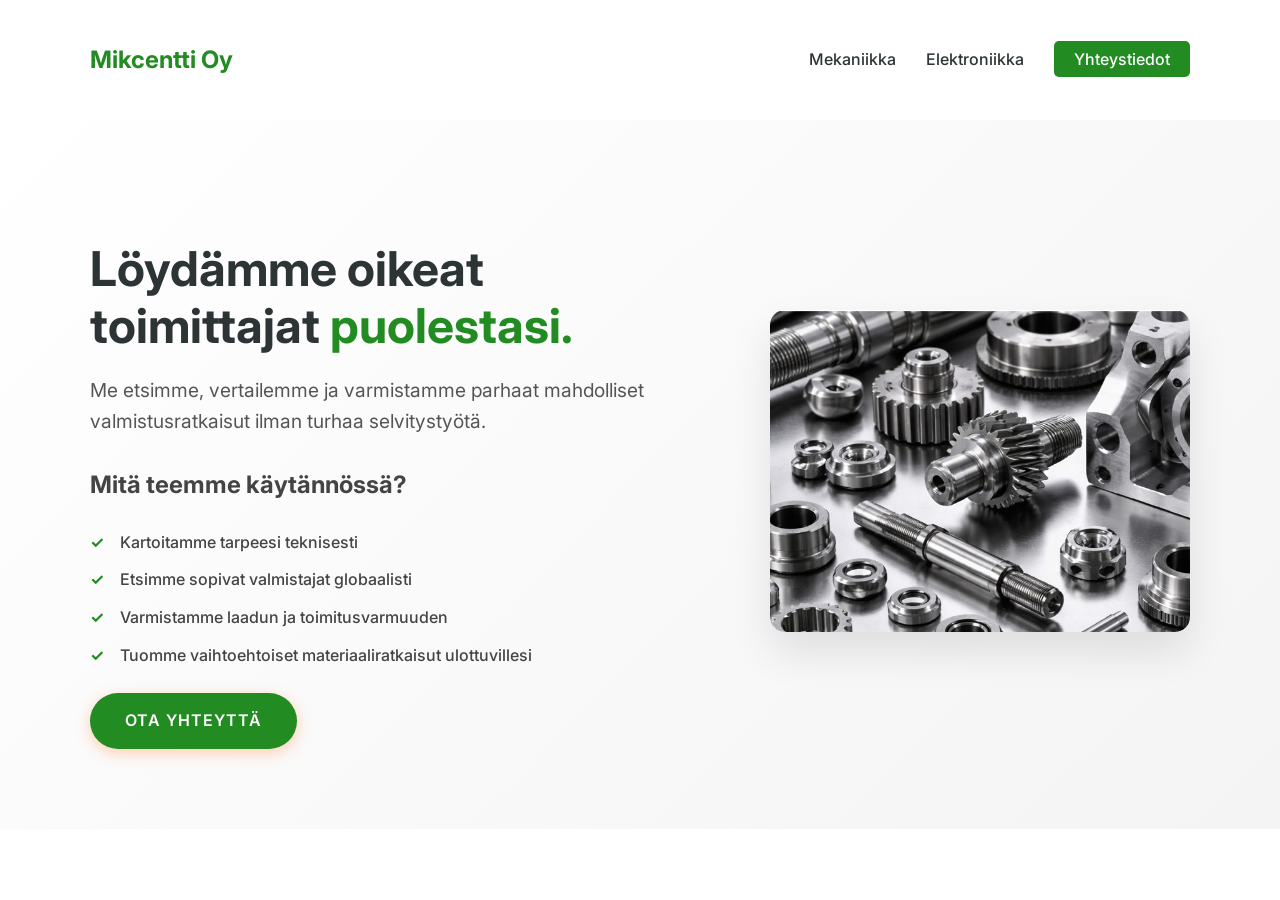
==== index.html @ 2367b9eb "Ensimmäinen versio" ====
<!DOCTYPE html>
<html lang="fi">
<head>
    <meta charset="UTF-8">
    <meta name="viewport" content="width=device-width, initial-scale=1.0">
    <title>Mikcentti Oy - Mekaniikka ja Elektroniikka</title>
    <link href="https://fonts.googleapis.com/css2?family=Inter:wght@300;400;600;700&display=swap" rel="stylesheet">
    <link rel="stylesheet" href="styles.css">
</head>
<body>
    <header>
        <nav class="container">
            <div class="logo">
                <a href="index.html">
                    <div class="logo"><a href="index.html" style="text-decoration:none; color:inherit;">Mikcentti Oy</a></div>
                </a>
            </div>
            <ul>
                <li><a href="#">Mekaniikka</a></li>
                <li><a href="#">Elektroniikka</a></li>
                <li><a href="contact.html" class="nav-contact">Yhteystiedot</a></li>
            </ul>
        </nav>
    </header>

    <main>
        <section class="hero">
            <div class="container hero-grid">
                <div class="hero-content">
                    <h1>Löydämme oikeat toimittajat <span class="highlight">puolestasi.</span></h1>
                    <p class="lead">Me etsimme, vertailemme ja varmistamme parhaat mahdolliset valmistusratkaisut ilman turhaa selvitystyötä.</p>
                    
                    <div class="features">
                        <h2>Mitä teemme käytännössä?</h2>
                        <ul class="feature-list">
                            <li>Kartoitamme tarpeesi teknisesti</li>
                            <li>Etsimme sopivat valmistajat globaalisti</li>
                            <li>Varmistamme laadun ja toimitusvarmuuden</li>
                            <li>Tuomme vaihtoehtoiset materiaaliratkaisut ulottuvillesi</li>
                        </ul>
                    </div>
                    
                    <a href="contact.html" class="contact-button">Ota yhteyttä</a>
                </div>
                <div class="hero-image">
                    <img src="pictures/pic.1.jpg" alt="Mikcentti Oy - Mekaniikkakomponentit">
                </div>
            </div>
        </section>
    </main>
</body>
</html>
---- styles.css ----
:root {
    --primary-color: #228B22; /* Darker green */
    --dark-color: #2d3436;
    --light-bg: #e0e0e0; /* Slightly darker gray */
    --text-color: #444;
    --white: #ffffff;
    --transition: all 0.3s ease;
}

body {
    font-family: 'Inter', sans-serif;
    margin: 0;
    padding: 0;
    line-height: 1.6;
    background-color: var(--white);
    color: var(--text-color);
}

.container {
    max-width: 1100px;
    margin: 0 auto;
    padding: 0 20px;
}

/* Header & Nav */
header {
    background: var(--white);
    padding: 20px 0;
    box-shadow: none; /* Poistetaan varjo, jos ei tarvita */
    position: static; /* Poistetaan sticky-ominaisuus */
    z-index: 1000;
}

nav {
    height: 50px; /* Further reduced navbar height */
    display: flex;
    align-items: center;
    justify-content: space-between;
    gap: 20px;
}

.logo {
    font-weight: 700;
    font-size: 1.5rem;
    color: var(--primary-color); /* Changed to orange */
}

.navbar-logo {
    max-height: 30px; /* Further reduced logo height */
    width: auto; /* Skaalautuu suhteessa korkeuteen */
    background-color: white; /* Valkoinen tausta logolle */
    padding: 10px; /* Lisää tyhjää tilaa logon ympärille */
    box-sizing: border-box; /* Sisällytetään padding logon kokoon */
    border-radius: 5px; /* Pyöristetyt kulmat */
}

nav ul {
    list-style: none;
    display: flex;
    gap: 30px;
    margin: 0;
}

nav ul li a {
    text-decoration: none;
    color: var(--dark-color);
    font-weight: 500;
    transition: var(--transition);
}

nav ul li a:hover {
    color: var(--primary-color);
}

.nav-contact {
    background: var(--primary-color);
    color: white !important;
    padding: 8px 20px;
    border-radius: 5px;
}

/* Hero Section */
.hero {
    padding: 80px 0;
    background: linear-gradient(135deg, #fff 0%, #f4f4f4 100%);
}

.hero-grid {
    display: grid;
    grid-template-columns: 1.2fr 0.8fr;
    gap: 50px;
    align-items: center;
}

h1 {
    font-size: 3rem;
    line-height: 1.2;
    color: var(--dark-color);
    margin-bottom: 20px;
}

.highlight {
    color: var(--primary-color);
}

.lead {
    font-size: 1.2rem;
    margin-bottom: 30px;
    opacity: 0.9;
}

/* Listaus */
.feature-list {
    list-style: none;
    padding: 0;
    margin: 25px 0;
}

.feature-list li {
    padding-left: 30px;
    position: relative;
    margin-bottom: 12px;
    font-weight: 500;
}

.feature-list li::before {
    content: '✓';
    position: absolute;
    left: 0;
    color: var(--primary-color);
    font-weight: bold;
}

/* Button */
.contact-button {
    display: inline-block;
    background: var(--primary-color);
    color: white;
    padding: 15px 35px;
    border-radius: 50px;
    text-decoration: none;
    font-weight: 600;
    text-transform: uppercase;
    letter-spacing: 1px;
    transition: var(--transition);
    box-shadow: 0 4px 15px rgba(255, 106, 0, 0.3);
}

.contact-button:hover {
    transform: translateY(-3px);
    box-shadow: 0 6px 20px rgba(255, 106, 0, 0.4);
    background: #e65c00;
}

.button {
    display: inline-block;
    color: var(--primary-color);
    text-decoration: none;
    background: none;
    border: 2px solid var(--primary-color);
    padding: 10px 15px;
    border-radius: 5px;
    transition: var(--transition);
}

.button:hover {
    background: var(--primary-color);
    color: var(--white);
}

/* Image */
.hero-image img {
    width: 100%;
    border-radius: 15px;
    box-shadow: 0 20px 40px rgba(0,0,0,0.1);
}

/* Mobiili */
@media (max-width: 768px) {
    .hero-grid {
        grid-template-columns: 1fr;
        text-align: center;
    }
    
    h1 { font-size: 2.2rem; }
    
    nav {
        flex-direction: row; /* Pidetään navigointipalkki vaakasuunnassa */
        justify-content: space-between; /* Jakaa tilan tasaisesti */
    }
    
    nav ul {
        flex-direction: column; /* Linkit pystysuunnassa */
        gap: 10px; /* Lisää tilaa linkkien väliin */
    }
    
    .logo {
        font-size: 1.2rem; /* Pienempi fonttikoko mobiilissa */
    }
}

/* Estetään navbaarin korkeuden kasvu */
nav.container {
    display: flex;
    align-items: center; /* Kohdistetaan sisältö pystysuunnassa keskelle */
    height: 80px; /* Kiinteä korkeus navbaarille */
}
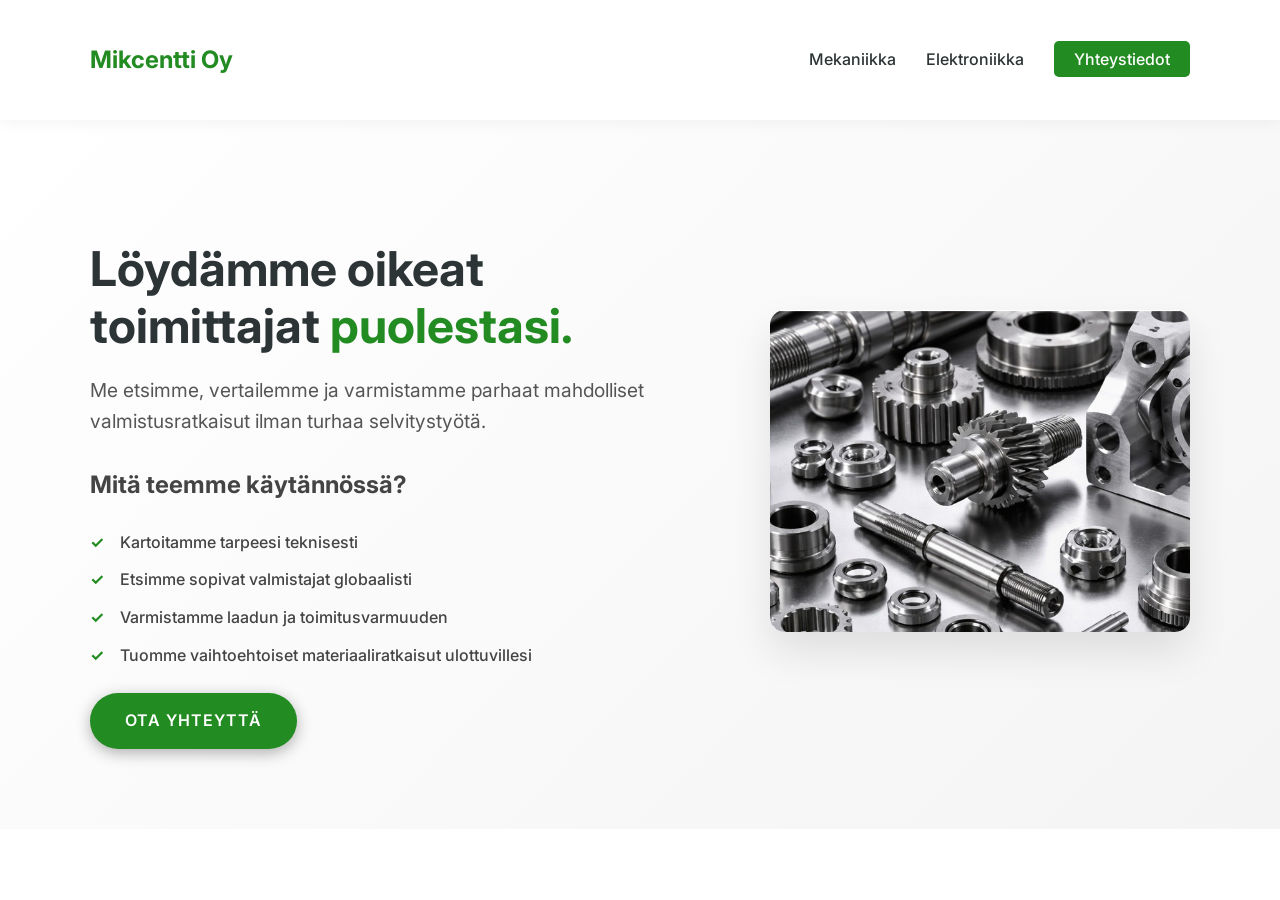
==== commit 259cc0ed: "Stylesit lisätty kaikkiin" ====
--- a/index.html
+++ b/index.html
@@ -5,7 +5,7 @@
     <meta name="viewport" content="width=device-width, initial-scale=1.0">
     <title>Mikcentti Oy - Mekaniikka ja Elektroniikka</title>
     <link href="https://fonts.googleapis.com/css2?family=Inter:wght@300;400;600;700&display=swap" rel="stylesheet">
-    <link rel="stylesheet" href="styles.css">
+    <link rel="stylesheet" href="index.css">
 </head>
 <body>
     <header>
--- a/index.css
+++ b/index.css
@@ -0,0 +1,203 @@
+:root {
+    --primary-color: #228B22; /* Darker green */
+    --dark-color: #2d3436;
+    --light-bg: #e0e0e0; /* Slightly darker gray */
+    --text-color: #444;
+    --white: #ffffff;
+    --transition: all 0.3s ease;
+}
+
+body {
+    font-family: 'Inter', sans-serif;
+    margin: 0;
+    padding: 0;
+    line-height: 1.6;
+    background-color: var(--white);
+    color: var(--text-color);
+}
+
+.container {
+    max-width: 1100px;
+    margin: 0 auto;
+    padding: 0 20px;
+}
+
+/* Header & Nav */
+header {
+    background: var(--white);
+    padding: 20px 0;
+    box-shadow: 0 2px 15px rgba(0,0,0,0.05);
+    position: sticky;
+    top: 0;
+    z-index: 1000;
+}
+
+nav {
+    height: 50px; /* Further reduced navbar height */
+    display: flex;
+    align-items: center;
+    justify-content: space-between;
+    gap: 20px;
+}
+
+.logo {
+    font-weight: 700;
+    font-size: 1.5rem;
+    color: var(--primary-color); /* Changed to orange */
+}
+
+.navbar-logo {
+    max-height: 30px; /* Further reduced logo height */
+    width: auto; /* Skaalautuu suhteessa korkeuteen */
+    background-color: white; /* Valkoinen tausta logolle */
+    padding: 10px; /* Lisää tyhjää tilaa logon ympärille */
+    box-sizing: border-box; /* Sisällytetään padding logon kokoon */
+    border-radius: 5px; /* Pyöristetyt kulmat */
+}
+
+nav ul {
+    list-style: none;
+    display: flex;
+    gap: 30px;
+    margin: 0;
+}
+
+nav ul li a {
+    text-decoration: none;
+    color: var(--dark-color);
+    font-weight: 500;
+    transition: var(--transition);
+}
+
+nav ul li a:hover {
+    color: var(--primary-color);
+}
+
+.nav-contact {
+    background: var(--primary-color);
+    color: white !important;
+    padding: 8px 20px;
+    border-radius: 5px;
+}
+
+/* Hero Section */
+.hero {
+    padding: 80px 0;
+    background: linear-gradient(135deg, #fff 0%, #f4f4f4 100%);
+}
+
+.hero-grid {
+    display: grid;
+    grid-template-columns: 1.2fr 0.8fr;
+    gap: 50px;
+    align-items: center;
+}
+
+h1 {
+    font-size: 3rem;
+    line-height: 1.2;
+    color: var(--dark-color);
+    margin-bottom: 20px;
+}
+
+.highlight {
+    color: var(--primary-color);
+}
+
+.lead {
+    font-size: 1.2rem;
+    margin-bottom: 30px;
+    opacity: 0.9;
+}
+
+/* Listaus */
+.feature-list {
+    list-style: none;
+    padding: 0;
+    margin: 25px 0;
+}
+
+.feature-list li {
+    padding-left: 30px;
+    position: relative;
+    margin-bottom: 12px;
+    font-weight: 500;
+}
+
+.feature-list li::before {
+    content: '✓';
+    position: absolute;
+    left: 0;
+    color: var(--primary-color);
+    font-weight: bold;
+}
+
+/* Button */
+.contact-button {
+    display: inline-block;
+    background: var(--primary-color);
+    color: white;
+    padding: 15px 35px;
+    border-radius: 50px;
+    text-decoration: none;
+    font-weight: 600;
+    text-transform: uppercase;
+    letter-spacing: 1px;
+    transition: var(--transition);
+    box-shadow: 0 4px 15px rgba(0, 0, 0, 0.3);
+}
+
+.contact-button:hover {
+    transform: translateY(-3px);
+    box-shadow: 0 6px 20px rgba(0, 0, 0, 0.4);
+    background: #124712;
+}
+/*#228B22 */
+.button {
+    display: inline-block;
+    color: var(--primary-color);
+    text-decoration: none;
+    background: none;
+    border: 2px solid var(--primary-color);
+    padding: 10px 15px;
+    border-radius: 5px;
+    transition: var(--transition);
+}
+
+.button:hover {
+    background: var(--primary-color);
+    color: var(--white);
+}
+
+/* Image */
+.hero-image img {
+    width: 100%;
+    border-radius: 15px;
+    box-shadow: 0 20px 40px rgba(0,0,0,0.1);
+}
+
+/* Mobiili */
+@media (max-width: 768px) {
+    .hero-grid {
+        grid-template-columns: 1fr;
+        text-align: center;
+    }
+    
+    h1 { font-size: 2.2rem; }
+    
+    nav {
+        flex-direction: column;
+        gap: 20px;
+    }
+    
+    .feature-list li {
+        text-align: left;
+    }
+}
+
+/* Estetään navbaarin korkeuden kasvu */
+nav.container {
+    display: flex;
+    align-items: center; /* Kohdistetaan sisältö pystysuunnassa keskelle */
+    height: 80px; /* Kiinteä korkeus navbaarille */
+}
